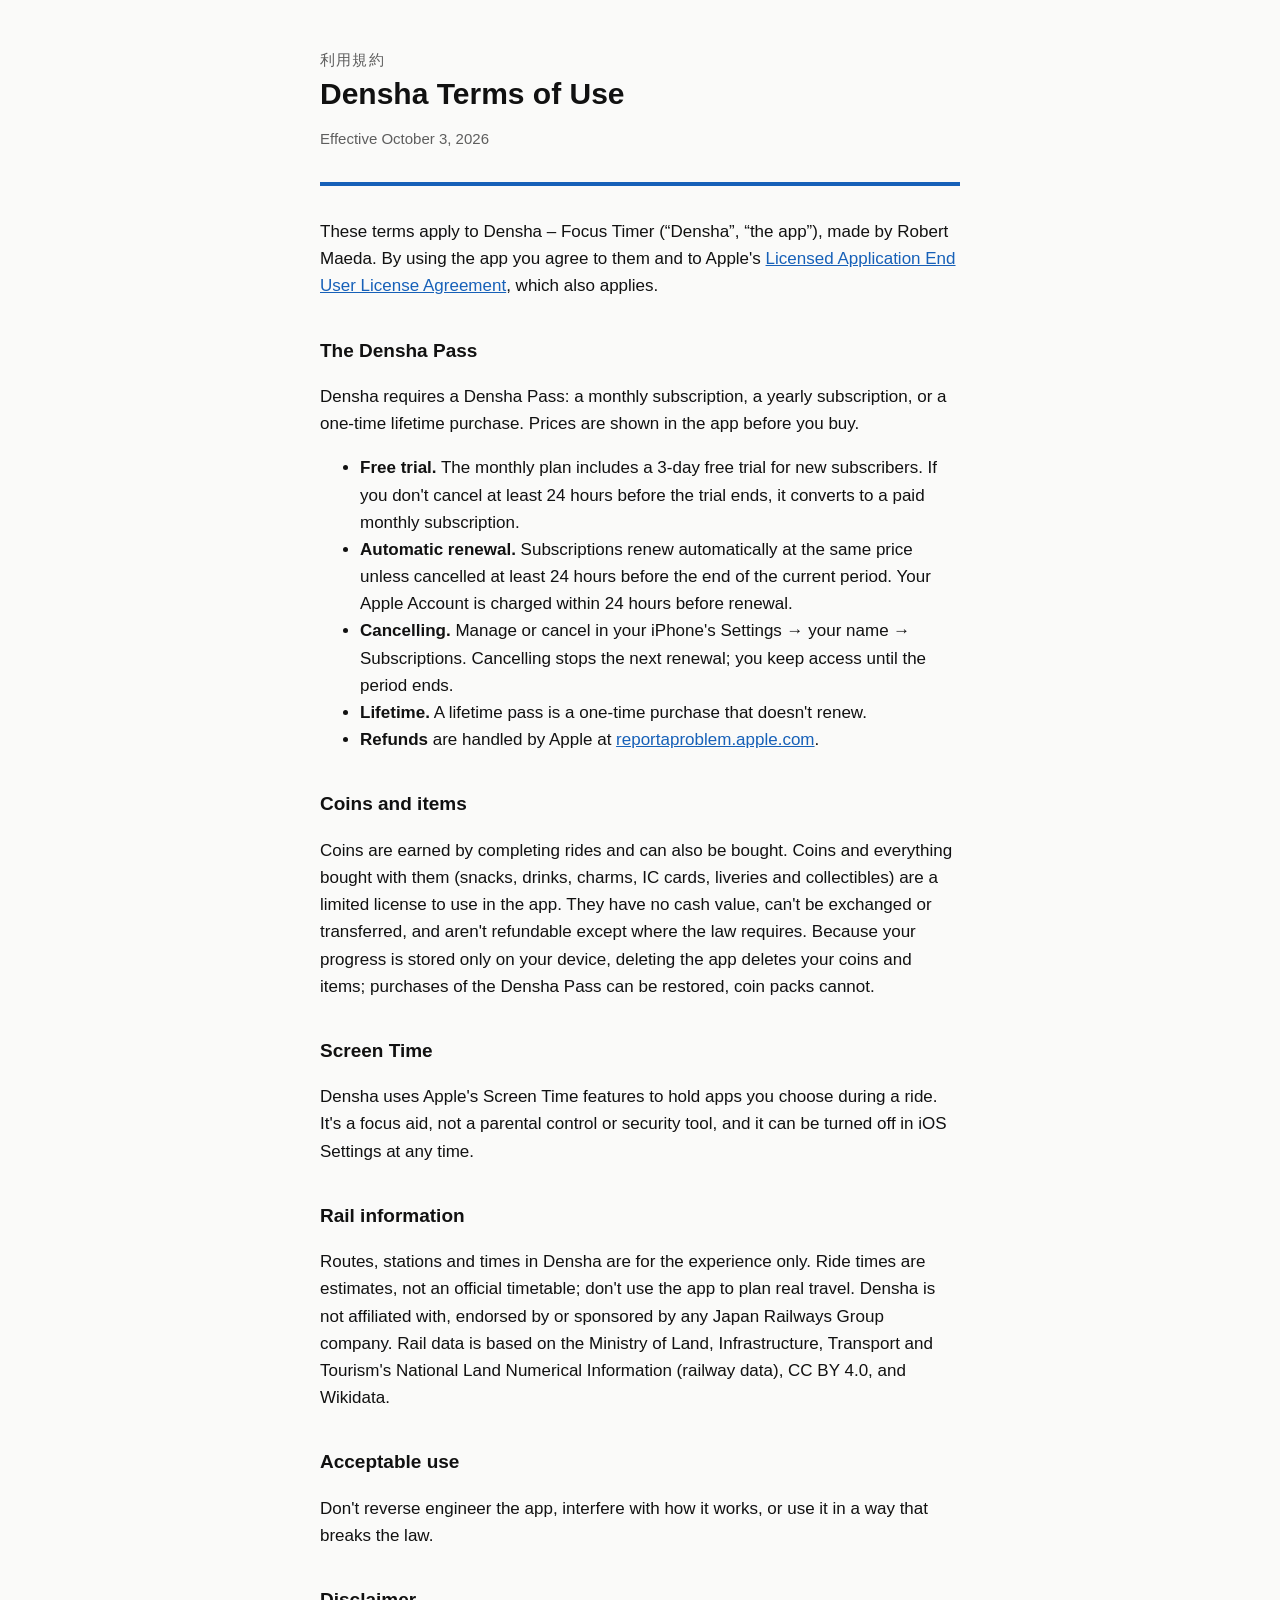
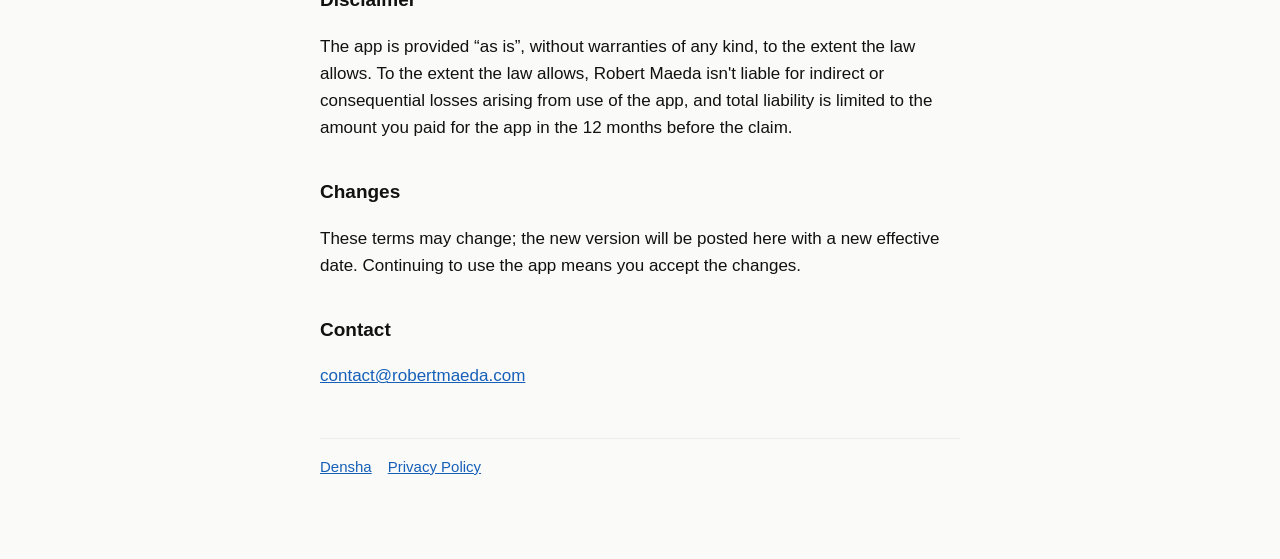
==== terms.html @ 92c23cf9 "Densha support, privacy policy and terms Co-Authored-By: Claude Opus 5.5 <noreply@anthropic.com>" ====
<!doctype html>
<html lang="en">
<head>
<meta charset="utf-8">
<meta name="viewport" content="width=device-width, initial-scale=1">
<title>Densha Terms of Use</title>
<link rel="stylesheet" href="style.css">
</head>
<body>
<main>
<header>
  <div class="ja">利用規約</div>
  <h1>Densha Terms of Use</h1>
  <p class="muted">Effective October 3, 2026</p>
</header>

<p>These terms apply to Densha – Focus Timer (“Densha”, “the app”), made by Robert Maeda. By using the app you agree to them and to Apple's <a href="https://www.apple.com/legal/internet-services/itunes/dev/stdeula/">Licensed Application End User License Agreement</a>, which also applies.</p>

<h2>The Densha Pass</h2>
<p>Densha requires a Densha Pass: a monthly subscription, a yearly subscription, or a one-time lifetime purchase. Prices are shown in the app before you buy.</p>
<ul>
  <li><strong>Free trial.</strong> The monthly plan includes a 3-day free trial for new subscribers. If you don't cancel at least 24 hours before the trial ends, it converts to a paid monthly subscription.</li>
  <li><strong>Automatic renewal.</strong> Subscriptions renew automatically at the same price unless cancelled at least 24 hours before the end of the current period. Your Apple Account is charged within 24 hours before renewal.</li>
  <li><strong>Cancelling.</strong> Manage or cancel in your iPhone's Settings → your name → Subscriptions. Cancelling stops the next renewal; you keep access until the period ends.</li>
  <li><strong>Lifetime.</strong> A lifetime pass is a one-time purchase that doesn't renew.</li>
  <li><strong>Refunds</strong> are handled by Apple at <a href="https://reportaproblem.apple.com">reportaproblem.apple.com</a>.</li>
</ul>

<h2>Coins and items</h2>
<p>Coins are earned by completing rides and can also be bought. Coins and everything bought with them (snacks, drinks, charms, IC cards, liveries and collectibles) are a limited license to use in the app. They have no cash value, can't be exchanged or transferred, and aren't refundable except where the law requires. Because your progress is stored only on your device, deleting the app deletes your coins and items; purchases of the Densha Pass can be restored, coin packs cannot.</p>

<h2>Screen Time</h2>
<p>Densha uses Apple's Screen Time features to hold apps you choose during a ride. It's a focus aid, not a parental control or security tool, and it can be turned off in iOS Settings at any time.</p>

<h2>Rail information</h2>
<p>Routes, stations and times in Densha are for the experience only. Ride times are estimates, not an official timetable; don't use the app to plan real travel. Densha is not affiliated with, endorsed by or sponsored by any Japan Railways Group company. Rail data is based on the Ministry of Land, Infrastructure, Transport and Tourism's National Land Numerical Information (railway data), CC BY 4.0, and Wikidata.</p>

<h2>Acceptable use</h2>
<p>Don't reverse engineer the app, interfere with how it works, or use it in a way that breaks the law.</p>

<h2>Disclaimer</h2>
<p>The app is provided “as is”, without warranties of any kind, to the extent the law allows. To the extent the law allows, Robert Maeda isn't liable for indirect or consequential losses arising from use of the app, and total liability is limited to the amount you paid for the app in the 12 months before the claim.</p>

<h2>Changes</h2>
<p>These terms may change; the new version will be posted here with a new effective date. Continuing to use the app means you accept the changes.</p>

<h2>Contact</h2>
<p><a href="mailto:contact@robertmaeda.com">contact@robertmaeda.com</a></p>

<nav><a href="index.html">Densha</a><a href="privacy.html">Privacy Policy</a></nav>
</main>
</body>
</html>
---- style.css ----
:root { --bg: #FAFAF9; --ink: #111; --muted: #5E5E5E; --rule: #ECECEA; --accent: #1660B8; }
@media (prefers-color-scheme: dark) { :root { --bg: #0E1013; --ink: #F2F2F2; --muted: #A4A7AC; --rule: #2A2E34; --accent: #6EA8FF; } }
* { box-sizing: border-box; }
body { margin: 0; background: var(--bg); color: var(--ink); font: 17px/1.6 -apple-system, BlinkMacSystemFont, "Hiragino Sans", "Segoe UI", sans-serif; }
main { max-width: 680px; margin: 0 auto; padding: 48px 20px 80px; }
header { border-bottom: 4px solid var(--accent); padding-bottom: 16px; margin-bottom: 32px; }
header .ja { color: var(--muted); font-size: 15px; letter-spacing: .08em; }
h1 { font-size: 30px; line-height: 1.2; margin: 4px 0 0; }
h2 { font-size: 19px; margin: 36px 0 8px; }
p, li { color: var(--ink); }
.muted { color: var(--muted); font-size: 15px; }
a { color: var(--accent); }
nav { margin-top: 48px; padding-top: 16px; border-top: 1px solid var(--rule); font-size: 15px; }
nav a { margin-right: 16px; }
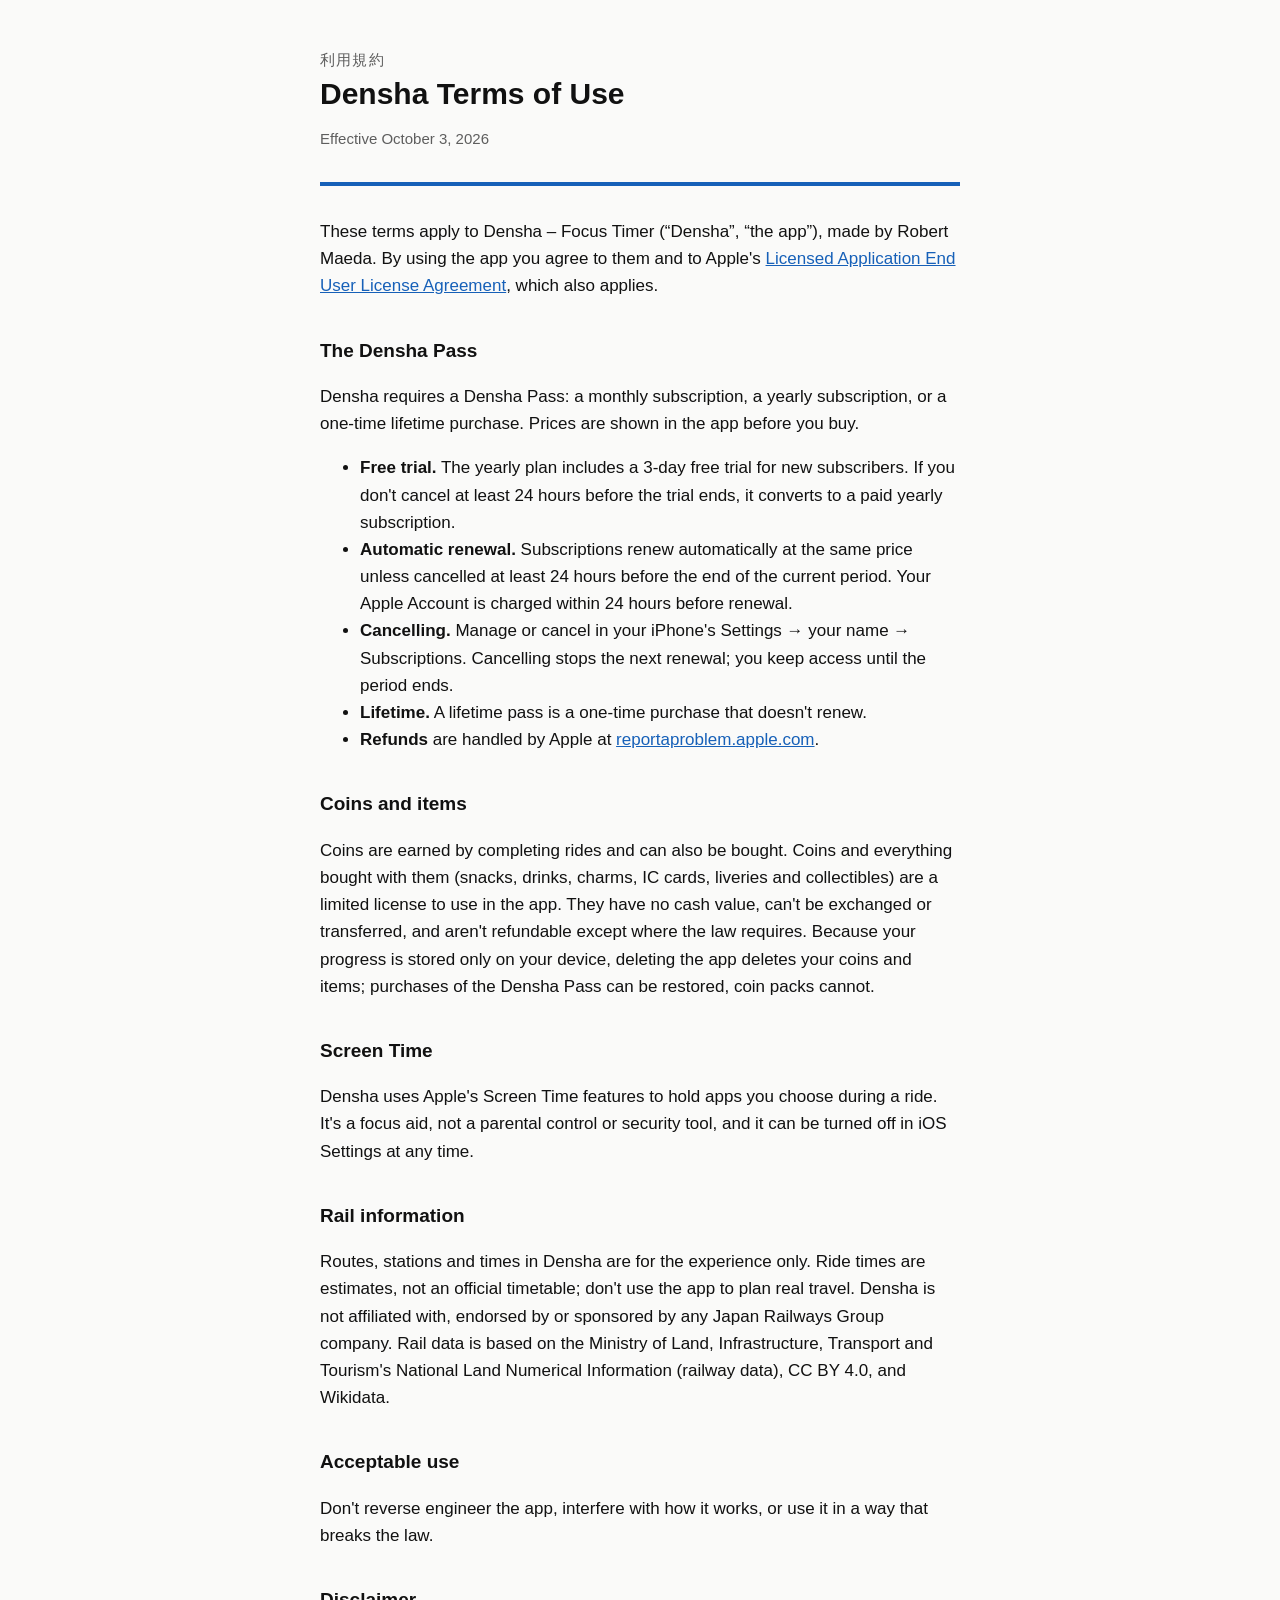
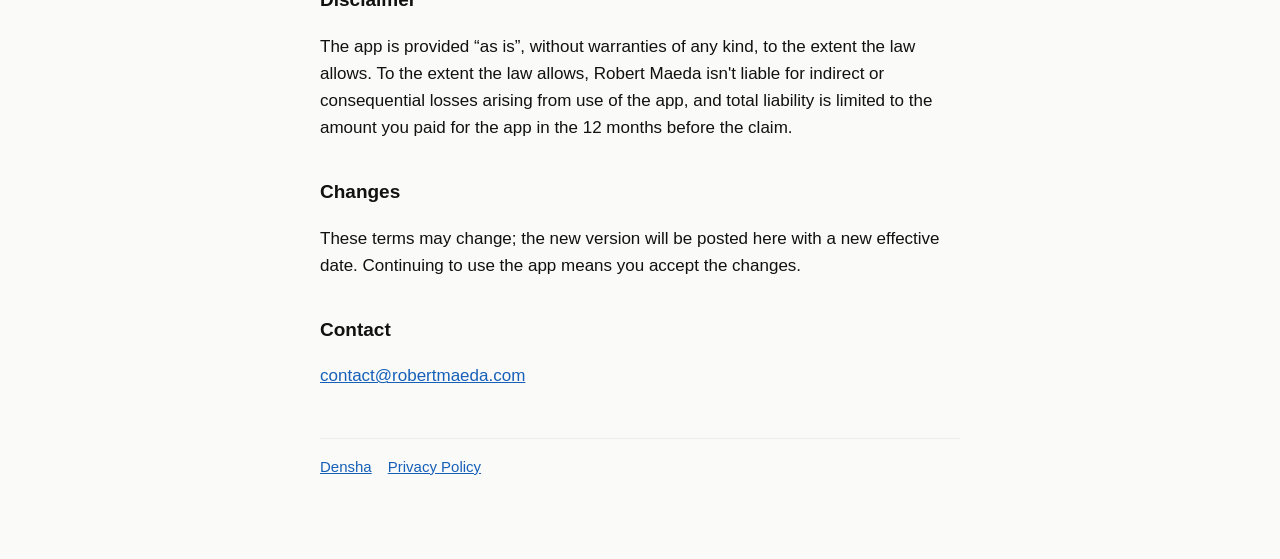
==== commit b2496765: "Terms: the 3-day free trial is on the yearly plan Co-Authored-By: Claude Opus 5.5 <noreply@anthropic" ====
--- a/terms.html
+++ b/terms.html
@@ -19,7 +19,7 @@
 <h2>The Densha Pass</h2>
 <p>Densha requires a Densha Pass: a monthly subscription, a yearly subscription, or a one-time lifetime purchase. Prices are shown in the app before you buy.</p>
 <ul>
-  <li><strong>Free trial.</strong> The monthly plan includes a 3-day free trial for new subscribers. If you don't cancel at least 24 hours before the trial ends, it converts to a paid monthly subscription.</li>
+  <li><strong>Free trial.</strong> The yearly plan includes a 3-day free trial for new subscribers. If you don't cancel at least 24 hours before the trial ends, it converts to a paid yearly subscription.</li>
   <li><strong>Automatic renewal.</strong> Subscriptions renew automatically at the same price unless cancelled at least 24 hours before the end of the current period. Your Apple Account is charged within 24 hours before renewal.</li>
   <li><strong>Cancelling.</strong> Manage or cancel in your iPhone's Settings → your name → Subscriptions. Cancelling stops the next renewal; you keep access until the period ends.</li>
   <li><strong>Lifetime.</strong> A lifetime pass is a one-time purchase that doesn't renew.</li>
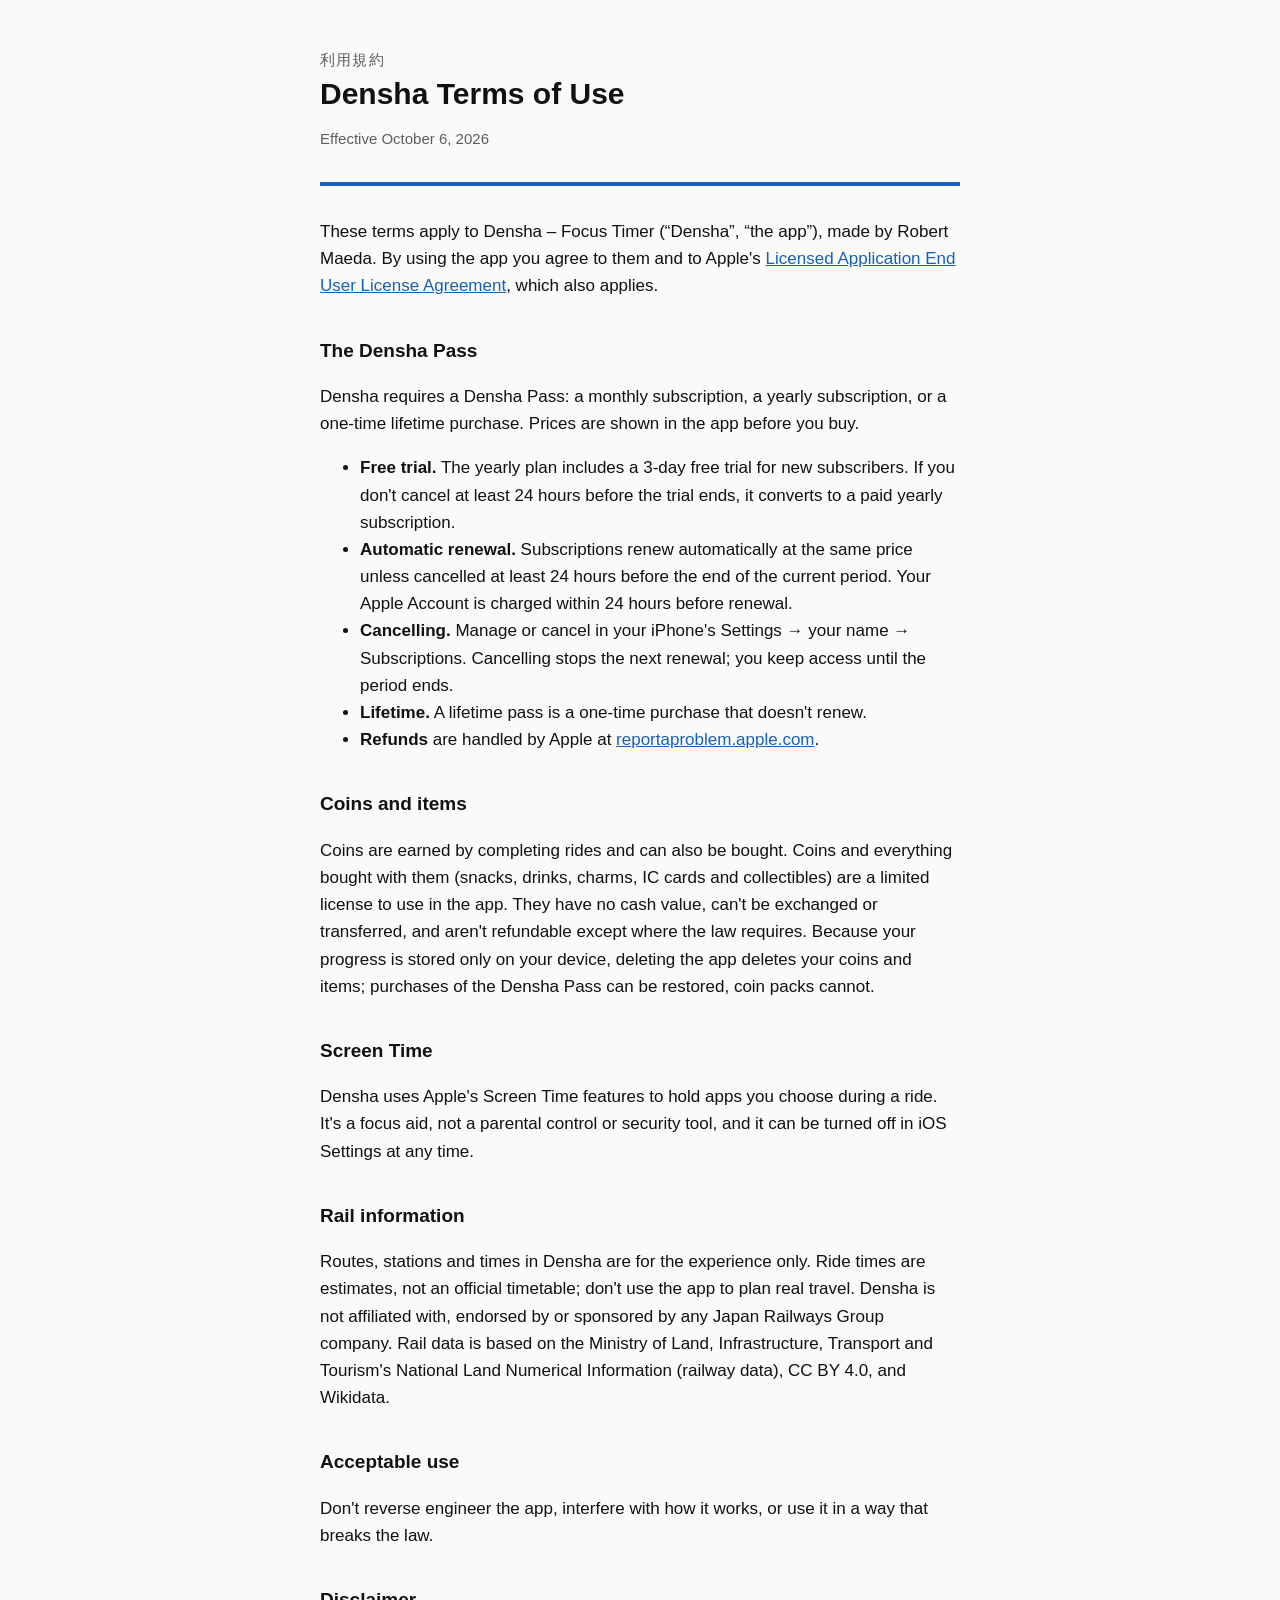
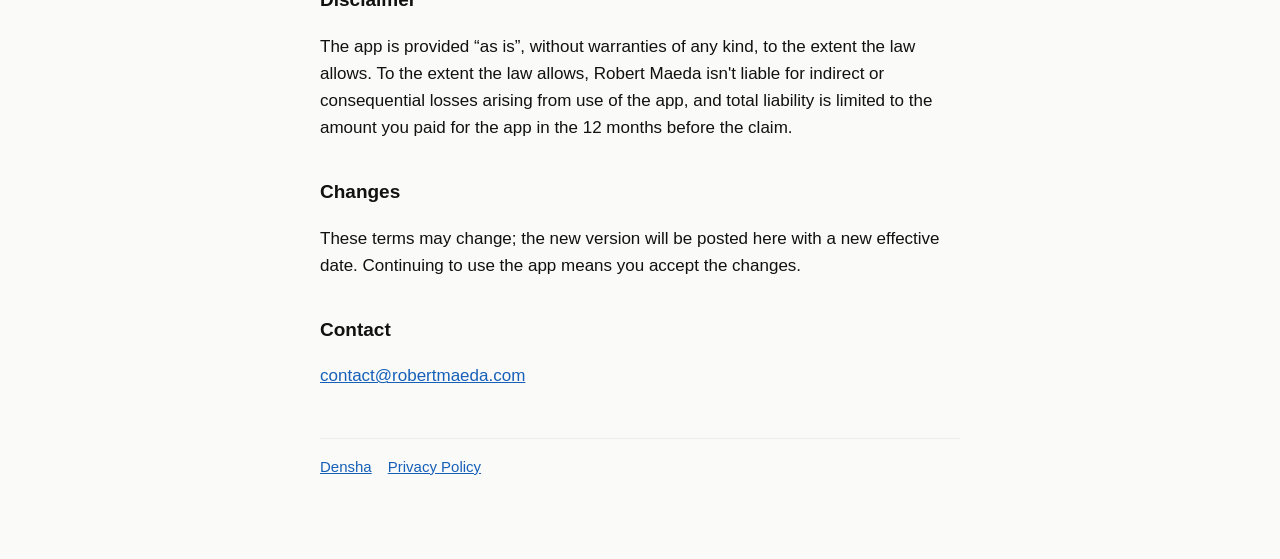
==== commit c75207cb: "Terms: remove liveries (no longer in the app) Co-Authored-By: Claude Opus 5.5 <noreply@anthropic.com" ====
--- a/terms.html
+++ b/terms.html
@@ -11,7 +11,7 @@
 <header>
   <div class="ja">利用規約</div>
   <h1>Densha Terms of Use</h1>
-  <p class="muted">Effective October 3, 2026</p>
+  <p class="muted">Effective October 6, 2026</p>
 </header>
 
 <p>These terms apply to Densha – Focus Timer (“Densha”, “the app”), made by Robert Maeda. By using the app you agree to them and to Apple's <a href="https://www.apple.com/legal/internet-services/itunes/dev/stdeula/">Licensed Application End User License Agreement</a>, which also applies.</p>
@@ -27,7 +27,7 @@
 </ul>
 
 <h2>Coins and items</h2>
-<p>Coins are earned by completing rides and can also be bought. Coins and everything bought with them (snacks, drinks, charms, IC cards, liveries and collectibles) are a limited license to use in the app. They have no cash value, can't be exchanged or transferred, and aren't refundable except where the law requires. Because your progress is stored only on your device, deleting the app deletes your coins and items; purchases of the Densha Pass can be restored, coin packs cannot.</p>
+<p>Coins are earned by completing rides and can also be bought. Coins and everything bought with them (snacks, drinks, charms, IC cards and collectibles) are a limited license to use in the app. They have no cash value, can't be exchanged or transferred, and aren't refundable except where the law requires. Because your progress is stored only on your device, deleting the app deletes your coins and items; purchases of the Densha Pass can be restored, coin packs cannot.</p>
 
 <h2>Screen Time</h2>
 <p>Densha uses Apple's Screen Time features to hold apps you choose during a ride. It's a focus aid, not a parental control or security tool, and it can be turned off in iOS Settings at any time.</p>
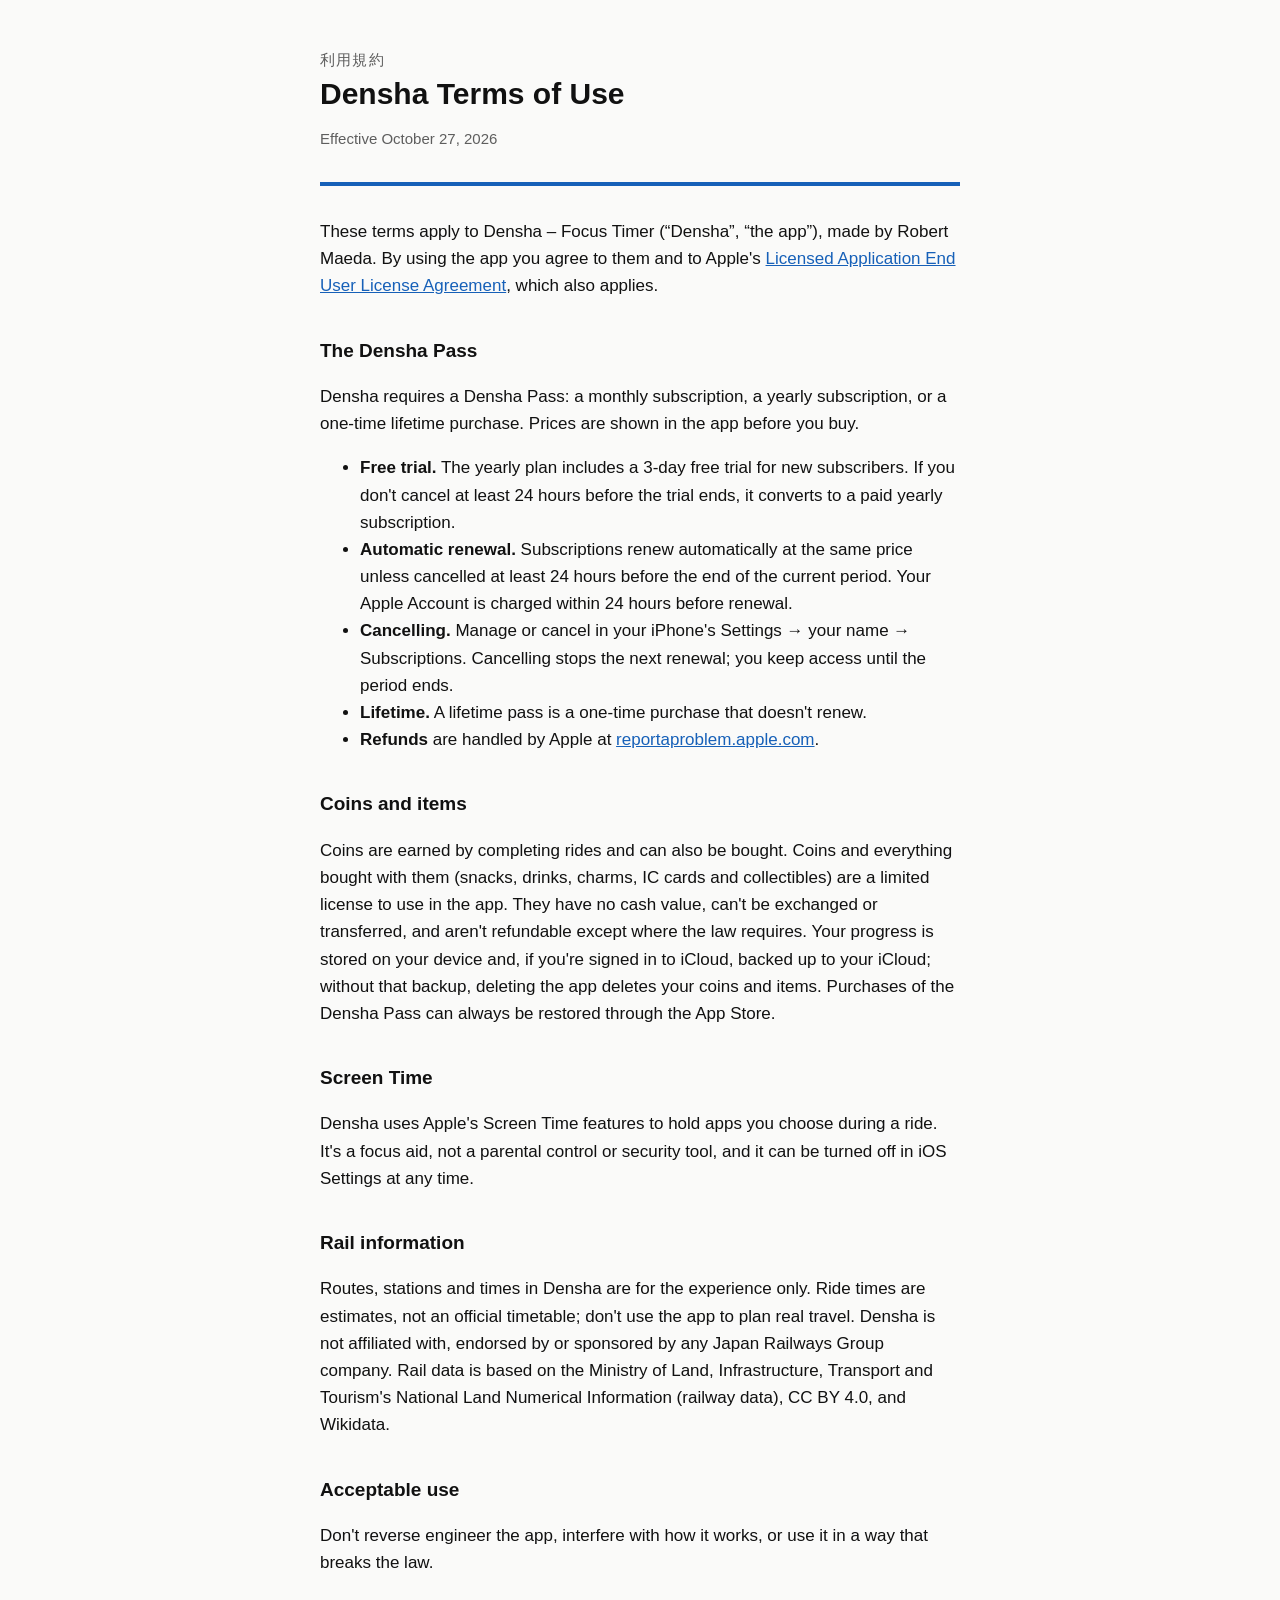
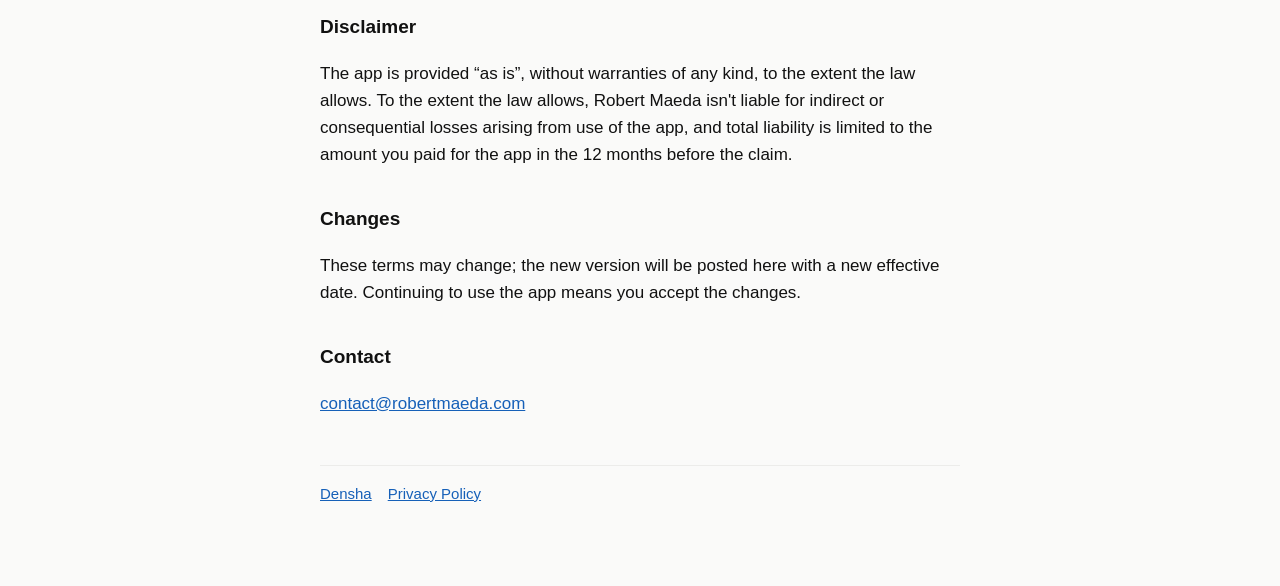
==== commit bf7fda8d: "Privacy and terms: optional arrival alert, iCloud backup Co-Authored-By: Claude Opus 5.5 <noreply@an" ====
--- a/terms.html
+++ b/terms.html
@@ -11,7 +11,7 @@
 <header>
   <div class="ja">利用規約</div>
   <h1>Densha Terms of Use</h1>
-  <p class="muted">Effective October 6, 2026</p>
+  <p class="muted">Effective October 27, 2026</p>
 </header>
 
 <p>These terms apply to Densha – Focus Timer (“Densha”, “the app”), made by Robert Maeda. By using the app you agree to them and to Apple's <a href="https://www.apple.com/legal/internet-services/itunes/dev/stdeula/">Licensed Application End User License Agreement</a>, which also applies.</p>
@@ -27,7 +27,7 @@
 </ul>
 
 <h2>Coins and items</h2>
-<p>Coins are earned by completing rides and can also be bought. Coins and everything bought with them (snacks, drinks, charms, IC cards and collectibles) are a limited license to use in the app. They have no cash value, can't be exchanged or transferred, and aren't refundable except where the law requires. Because your progress is stored only on your device, deleting the app deletes your coins and items; purchases of the Densha Pass can be restored, coin packs cannot.</p>
+<p>Coins are earned by completing rides and can also be bought. Coins and everything bought with them (snacks, drinks, charms, IC cards and collectibles) are a limited license to use in the app. They have no cash value, can't be exchanged or transferred, and aren't refundable except where the law requires. Your progress is stored on your device and, if you're signed in to iCloud, backed up to your iCloud; without that backup, deleting the app deletes your coins and items. Purchases of the Densha Pass can always be restored through the App Store.</p>
 
 <h2>Screen Time</h2>
 <p>Densha uses Apple's Screen Time features to hold apps you choose during a ride. It's a focus aid, not a parental control or security tool, and it can be turned off in iOS Settings at any time.</p>
